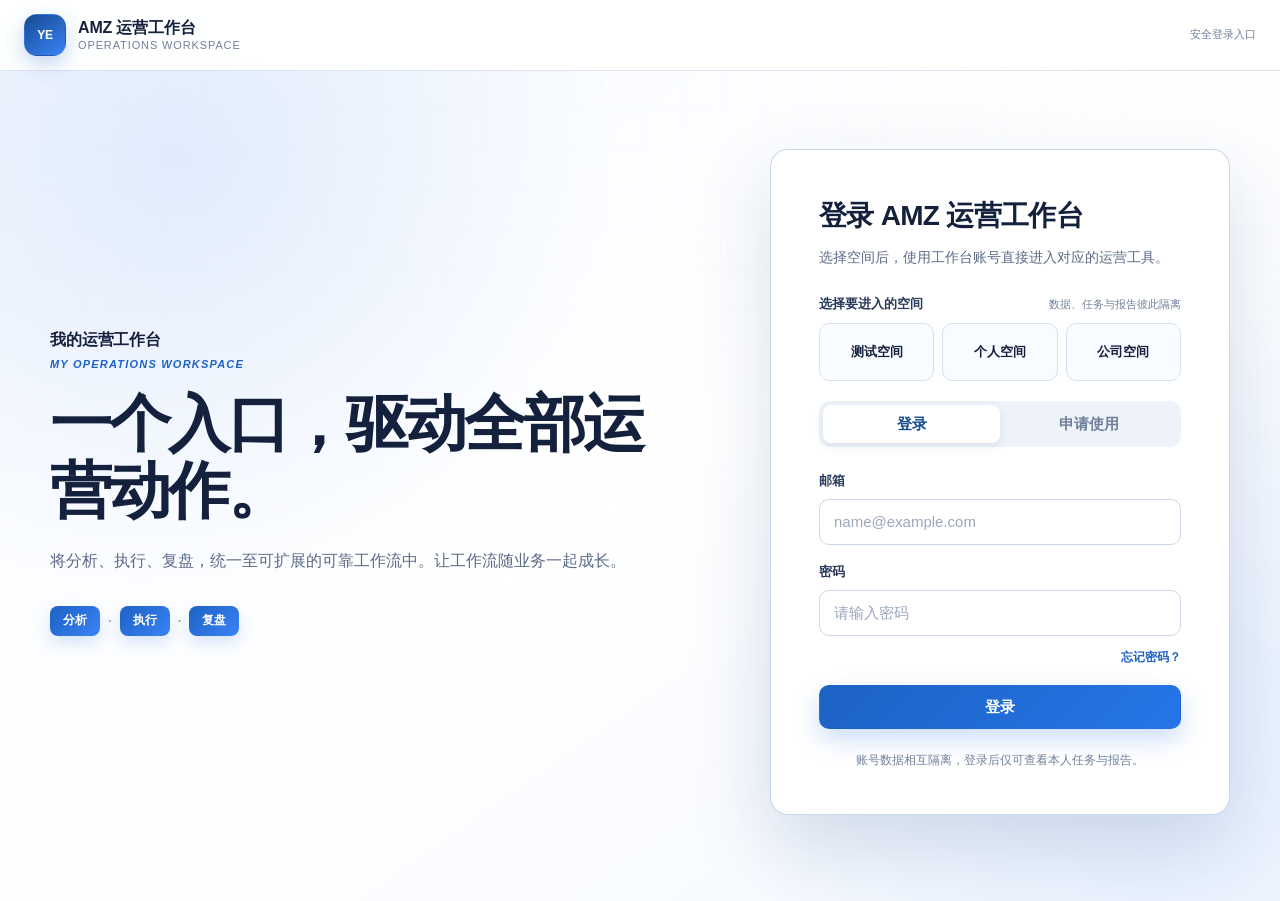
==== admin/index.html @ 0300926c "Add access request approval flow" ====
<!doctype html>
<html lang="zh-CN">
<head>
  <meta charset="utf-8">
  <meta name="viewport" content="width=device-width, initial-scale=1">
  <meta name="description" content="AMZ 运营工作台使用申请审批">
  <meta name="theme-color" content="#ffffff">
  <title>申请审批｜AMZ 运营工作台</title>
  <link rel="stylesheet" href="../assets/css/app.css?v=20260828-1">
  <script defer src="../assets/vendor/supabase.js"></script>
  <script defer src="../assets/js/config.js?v=20260827-9"></script>
  <script defer src="../assets/js/core.js?v=20260828-1"></script>
  <script defer src="../assets/js/app.js?v=20260827-2"></script>
  <script defer src="../assets/js/api.js?v=20260828-1"></script>
  <script defer src="../assets/js/admin.js?v=20260828-1"></script>
</head>
<body>
  <header class="topbar">
    <div class="topbar__inner">
      <a class="app-brand" href="../" aria-label="返回 AMZ 运营工作台">
        <span class="logo-mark logo-mark--solid" aria-hidden="true"><span class="logo-mark__text">YE</span></span>
        <span class="app-brand__text"><strong>AMZ 运营工作台</strong><span>申请审批</span></span>
      </a>
      <div class="topbar__actions">
        <a class="btn btn--ghost" id="back-to-tool" href="../">返回工具页</a>
        <span class="user-pill" id="admin-email">正在核对管理员身份…</span>
        <button class="btn btn--ghost" type="button" data-sign-out>退出登录</button>
      </div>
    </div>
  </header>

  <main class="page-main">
    <div class="page-heading">
      <div>
        <p class="eyebrow">AMZ OPERATIONS · ACCESS CONTROL</p>
        <h1>申请审批</h1>
        <p>仅唯一管理员可查看申请；批准后系统会立即向申请邮箱发送 Supabase 邀请。</p>
      </div>
      <button class="btn btn--secondary" id="refresh-requests" type="button">刷新申请</button>
    </div>

    <div id="approval-message" class="message" hidden aria-live="polite"></div>

    <section class="card table-card approval-card" aria-labelledby="approval-list-title">
      <div class="card__header">
        <div>
          <h2 class="card__title" id="approval-list-title">使用申请</h2>
          <p class="card__subtitle" id="approval-count">最近 0 条</p>
        </div>
        <span class="refresh-note">最多显示最近 100 条</span>
      </div>
      <div class="table-loading" id="approval-loading"><div class="spinner"></div>正在加载申请…</div>
      <div class="table-empty" id="approval-empty" hidden>
        <span class="empty-icon" aria-hidden="true">✓</span>
        <p>当前没有使用申请。</p>
      </div>
      <div class="table-scroll">
        <table class="data-table approval-table" id="approval-table" hidden>
          <caption class="sr-only">工作台使用申请审批列表</caption>
          <colgroup><col style="width: 330px"><col style="width: 210px"><col style="width: 150px"><col style="width: 330px"></colgroup>
          <thead><tr><th scope="col">申请邮箱</th><th scope="col">申请时间</th><th scope="col">状态</th><th scope="col">操作</th></tr></thead>
          <tbody id="approval-body"></tbody>
        </table>
      </div>
    </section>
  </main>
  <footer class="page-footer">AMZ 运营工作台 · 申请记录仅服务器和唯一管理员可见</footer>
</body>
</html>
---- assets/css/app.css ----
:root {
  color-scheme: light;
  --blue-950: #102a56;
  --blue-900: #12366d;
  --blue-800: #174b92;
  --blue-700: #1d62c4;
  --blue-600: #2675e8;
  --blue-500: #3b82f6;
  --blue-100: #dcecff;
  --blue-50: #f3f8ff;
  --ink-950: #14213d;
  --ink-800: #293a5a;
  --ink-600: #5c6b86;
  --ink-500: #71809a;
  --line: #dce4ef;
  --line-strong: #cbd7e7;
  --surface: #ffffff;
  --surface-soft: #f7f9fc;
  --green: #16805c;
  --green-bg: #e9f8f2;
  --orange: #b65e05;
  --orange-bg: #fff2df;
  --red: #c23b3b;
  --red-bg: #ffeded;
  --gray-action: #677487;
  --gray-action-bg: #eef1f5;
  --shadow-lg: 0 30px 80px rgba(24, 64, 121, 0.16);
  --shadow-md: 0 14px 40px rgba(25, 60, 112, 0.09);
  --radius-xl: 24px;
  --radius-lg: 16px;
  --radius-md: 12px;
  --font-sans: Inter, "SF Pro Display", "PingFang SC", "Microsoft YaHei", "Noto Sans SC", sans-serif;
}

* {
  box-sizing: border-box;
}

html {
  min-width: 320px;
  background: var(--surface-soft);
}

body {
  min-height: 100vh;
  margin: 0;
  color: var(--ink-950);
  background: var(--surface-soft);
  font-family: var(--font-sans);
  font-size: 15px;
  line-height: 1.55;
  -webkit-font-smoothing: antialiased;
}

button,
input,
select {
  font: inherit;
}

button,
a,
input,
label {
  -webkit-tap-highlight-color: transparent;
}

a {
  color: var(--blue-700);
  text-decoration: none;
}

a:hover {
  color: var(--blue-800);
}

[hidden] {
  display: none !important;
}

.sr-only {
  position: absolute;
  width: 1px;
  height: 1px;
  padding: 0;
  margin: -1px;
  overflow: hidden;
  clip: rect(0, 0, 0, 0);
  white-space: nowrap;
  border: 0;
}

.logo-mark {
  display: inline-grid;
  width: 42px;
  height: 42px;
  flex: 0 0 auto;
  place-items: center;
  border: 1px solid rgba(255, 255, 255, 0.32);
  border-radius: 13px;
  color: #fff;
  background: rgba(255, 255, 255, 0.13);
  box-shadow: inset 0 1px 0 rgba(255, 255, 255, 0.2);
}

.logo-mark--solid {
  border-color: transparent;
  background: linear-gradient(145deg, var(--blue-800), var(--blue-500));
  box-shadow: 0 8px 20px rgba(29, 98, 196, 0.25);
}

.logo-mark svg,
.logo-mark__text {
  width: 23px;
  height: 23px;
}

.logo-mark__text {
  display: grid;
  place-items: center;
  font-size: 12px;
  font-weight: 800;
  letter-spacing: -0.02em;
  line-height: 1;
}

.btn {
  display: inline-flex;
  min-height: 44px;
  align-items: center;
  justify-content: center;
  gap: 8px;
  padding: 0 18px;
  border: 1px solid transparent;
  border-radius: 10px;
  font-weight: 650;
  line-height: 1;
  cursor: pointer;
  transition: transform 160ms ease, box-shadow 160ms ease, background-color 160ms ease, border-color 160ms ease;
}

.btn:hover:not(:disabled) {
  transform: translateY(-1px);
}

.btn:active:not(:disabled) {
  opacity: 1;
  transform: translateY(0);
}

.btn:focus-visible,
.field-control:focus-visible,
.tab-button:focus-visible,
.file-drop:focus-within {
  outline: 3px solid rgba(59, 130, 246, 0.22);
  outline-offset: 2px;
}

.btn:disabled {
  opacity: 0.58;
  cursor: not-allowed;
}

.btn--primary {
  color: #fff;
  background: linear-gradient(135deg, var(--blue-700), var(--blue-600));
  box-shadow: 0 10px 24px rgba(38, 117, 232, 0.24);
}

.btn--primary:hover:not(:disabled) {
  box-shadow: 0 13px 28px rgba(38, 117, 232, 0.3);
}

.btn--secondary {
  color: var(--ink-800);
  border-color: var(--line-strong);
  background: #fff;
}

.btn--secondary:hover:not(:disabled) {
  border-color: #abc4e6;
  background: var(--blue-50);
}

.btn--ghost {
  color: var(--ink-600);
  border-color: transparent;
  background: transparent;
}

.btn--ghost:hover:not(:disabled) {
  color: var(--blue-800);
  background: var(--blue-50);
}

.btn--full {
  width: 100%;
}

.btn--compact {
  min-height: 36px;
  padding: 0 12px;
  font-size: 12px;
}

.btn svg {
  width: 18px;
  height: 18px;
}

.field {
  display: grid;
  gap: 8px;
}

.field-label {
  color: var(--ink-800);
  font-size: 13px;
  font-weight: 700;
}

.field-control {
  width: 100%;
  height: 46px;
  padding: 0 14px;
  color: var(--ink-950);
  border: 1px solid var(--line-strong);
  border-radius: 10px;
  outline: none;
  background: #fff;
  transition: border-color 160ms ease, box-shadow 160ms ease;
}

.field-control:hover {
  border-color: #a9bbd4;
}

.field-control:focus {
  border-color: var(--blue-500);
  box-shadow: 0 0 0 4px rgba(59, 130, 246, 0.11);
}

.field-control::placeholder {
  color: #9ba8bb;
}

.field-hint {
  margin: 0;
  color: var(--ink-500);
  font-size: 12px;
}

.honeypot-field {
  position: absolute;
  left: -10000px;
  width: 1px;
  height: 1px;
  overflow: hidden;
}

.message {
  padding: 11px 13px;
  border: 1px solid transparent;
  border-radius: 10px;
  font-size: 13px;
}

.message--error {
  color: #a52f2f;
  border-color: #f4c7c7;
  background: #fff2f2;
}

.message--success {
  color: #096348;
  border-color: #bce6d7;
  background: #effaf6;
}

.message--info {
  color: #24528a;
  border-color: #c7dcf5;
  background: #f2f8ff;
}

/* Login */
.auth-page {
  min-height: 100vh;
  background:
    radial-gradient(circle at 14% 18%, rgba(61, 129, 234, 0.13), transparent 33%),
    radial-gradient(circle at 88% 78%, rgba(98, 161, 244, 0.11), transparent 31%),
    linear-gradient(145deg, #f7faff 0%, #fff 52%, #f2f7ff 100%);
}

.auth-page::before {
  position: fixed;
  inset: 70px 0 0;
  pointer-events: none;
  content: "";
  opacity: 0.24;
  background-image: linear-gradient(rgba(43, 101, 185, 0.055) 1px, transparent 1px), linear-gradient(90deg, rgba(43, 101, 185, 0.055) 1px, transparent 1px);
  background-size: 40px 40px;
  mask-image: linear-gradient(to bottom, #000, transparent 76%);
}

.workbench-topbar {
  position: relative;
  z-index: 10;
  border-bottom: 1px solid var(--line);
  background: rgba(255, 255, 255, 0.94);
  backdrop-filter: blur(16px);
}

.workbench-topbar__inner {
  display: flex;
  width: min(1280px, calc(100% - 48px));
  min-height: 70px;
  align-items: center;
  justify-content: space-between;
  gap: 18px;
  margin: 0 auto;
}

.workbench-brand {
  display: flex;
  align-items: center;
  gap: 12px;
  color: var(--ink-950);
}

.workbench-brand__text {
  display: grid;
  line-height: 1.2;
}

.workbench-brand__text strong {
  font-size: 16px;
  letter-spacing: -0.01em;
}

.workbench-brand__text span,
.workbench-topbar__meta {
  color: var(--ink-500);
  font-size: 11px;
}

.workbench-brand__text span {
  margin-top: 2px;
  letter-spacing: 0.08em;
  text-transform: uppercase;
}

.auth-shell {
  position: relative;
  z-index: 1;
  display: grid;
  width: min(1180px, calc(100% - 48px));
  min-height: calc(100vh - 70px);
  grid-template-columns: minmax(0, 1.15fr) minmax(390px, 0.85fr);
  align-items: center;
  gap: clamp(46px, 7vw, 92px);
  margin: 0 auto;
  padding: 48px 0 56px;
}

.auth-brand {
  position: relative;
  display: flex;
  min-height: auto;
  flex-direction: column;
  justify-content: center;
  padding: 24px 0;
  color: var(--ink-950);
  background: transparent;
}

.auth-brand::before,
.auth-brand::after {
  display: none;
}

.auth-brand__logo,
.app-brand {
  display: flex;
  align-items: center;
  gap: 13px;
}

.auth-brand__logo-text,
.app-brand__text {
  display: grid;
  line-height: 1.2;
}

.auth-brand__logo-text strong {
  font-size: 17px;
  letter-spacing: 0.02em;
}

.auth-brand__logo-text span {
  margin-top: 3px;
  color: var(--ink-500);
  font-size: 11px;
  letter-spacing: 0.12em;
  text-transform: uppercase;
}

.auth-brand__content {
  position: relative;
  z-index: 1;
  max-width: 660px;
  margin: 0;
}

.auth-brand__eyebrow {
  display: grid;
  justify-items: start;
  gap: 3px;
  margin: 0 0 18px;
}

.auth-brand__eyebrow::before {
  display: none;
}

.auth-brand__eyebrow strong {
  color: var(--ink-950);
  font-size: 16px;
  font-weight: 800;
  letter-spacing: -0.01em;
}

.auth-brand__eyebrow em {
  color: var(--blue-700);
  font-size: 11px;
  font-weight: 750;
  font-style: italic;
  letter-spacing: 0.11em;
}

.auth-brand h1 {
  max-width: 650px;
  margin: 0;
  font-size: clamp(42px, 5vw, 62px);
  font-weight: 700;
  line-height: 1.08;
  letter-spacing: -0.045em;
}

.auth-brand__lead {
  max-width: 590px;
  margin: 22px 0 0;
  color: var(--ink-600);
  font-size: 16px;
  line-height: 1.8;
}

.workspace-capabilities {
  display: flex;
  align-items: center;
  gap: 8px;
  margin-top: 30px;
}

.workspace-capabilities span {
  display: inline-flex;
  min-height: 30px;
  align-items: center;
  justify-content: center;
  padding: 0 13px;
  color: #fff;
  border-radius: 8px;
  background: linear-gradient(135deg, var(--blue-700), var(--blue-500));
  box-shadow: 0 7px 17px rgba(38, 117, 232, 0.19);
  font-size: 12px;
  font-weight: 750;
}

.workspace-capabilities b {
  color: #92a4bc;
  font-size: 13px;
  font-weight: 800;
}

.auth-panel {
  display: flex;
  width: 100%;
  max-width: 460px;
  align-items: center;
  justify-self: end;
  padding: 44px 48px;
  border: 1px solid rgba(195, 211, 234, 0.88);
  border-radius: 18px;
  background: #fff;
  box-shadow: var(--shadow-lg);
}

.auth-panel__inner {
  width: 100%;
}

.auth-panel h2 {
  margin: 0;
  color: var(--ink-950);
  font-size: 28px;
  letter-spacing: -0.025em;
}

.auth-panel__intro {
  margin: 9px 0 25px;
  color: var(--ink-600);
  font-size: 14px;
}

.auth-workspace-picker {
  margin: 0 0 20px;
}

.auth-workspace-picker__heading {
  display: flex;
  align-items: baseline;
  justify-content: space-between;
  gap: 12px;
  margin-bottom: 9px;
}

.auth-workspace-picker__heading strong {
  color: var(--ink-800);
  font-size: 13px;
}

.auth-workspace-picker__heading span {
  color: var(--ink-500);
  font-size: 11px;
}

.auth-workspace-options {
  display: grid;
  grid-template-columns: repeat(3, 1fr);
  gap: 8px;
}

.auth-workspace-option {
  display: grid;
  min-height: 58px;
  min-width: 0;
  place-items: center;
  padding: 11px 8px;
  border: 1px solid #d6e1f0;
  border-radius: 10px;
  color: var(--ink-700);
  background: #f8fbff;
  text-align: center;
  cursor: pointer;
  transition: border-color .16s ease, background .16s ease, box-shadow .16s ease, transform .16s ease;
}

.auth-workspace-option strong,
.auth-workspace-option span {
  display: block;
  overflow: hidden;
  text-overflow: ellipsis;
  white-space: nowrap;
}

.auth-workspace-option strong {
  color: inherit;
  font-size: 13px;
}

.auth-workspace-option span {
  margin-top: 4px;
  color: var(--ink-500);
  font-size: 10px;
}

.auth-workspace-option:hover {
  border-color: #9bbbea;
  background: #f2f7ff;
  transform: translateY(-1px);
}

.auth-workspace-option.is-selected {
  border-color: var(--blue-600);
  color: var(--blue-800);
  background: #eaf2ff;
  box-shadow: 0 0 0 3px rgba(37, 99, 235, .1);
}

.auth-workspace-option.is-selected span {
  color: var(--blue-700);
}

.auth-workspace-option:focus-visible {
  outline: 3px solid rgba(37, 99, 235, .2);
  outline-offset: 2px;
}

.auth-tabs {
  display: grid;
  grid-template-columns: 1fr 1fr;
  padding: 4px;
  margin-bottom: 24px;
  border: 0;
  border-radius: 11px;
  background: #eef3fa;
}

.tab-button {
  height: 38px;
  border: 0;
  border-radius: 8px;
  color: var(--ink-500);
  background: transparent;
  font-weight: 700;
  cursor: pointer;
}

.tab-button[aria-selected="true"] {
  color: var(--blue-800);
  background: #fff;
  box-shadow: 0 3px 10px rgba(35, 65, 109, 0.1);
}

.auth-form {
  display: grid;
  gap: 17px;
}

.auth-form-options {
  display: flex;
  min-height: 22px;
  align-items: center;
  justify-content: flex-end;
  margin-top: -7px;
}

.auth-link-button {
  padding: 0;
  color: var(--blue-700);
  border: 0;
  background: transparent;
  font-size: 12px;
  font-weight: 700;
  cursor: pointer;
}

.auth-link-button:focus-visible {
  outline: 3px solid rgba(59, 130, 246, 0.2);
  outline-offset: 3px;
  border-radius: 4px;
}

.auth-secondary-action {
  display: flex;
  justify-content: center;
  margin-top: -3px;
}

.auth-meta {
  margin: 22px 0 0;
  color: var(--ink-500);
  font-size: 12px;
  text-align: center;
}

.auth-status {
  min-height: 44px;
}

.auth-session-entry {
  display: grid;
  gap: 14px;
}

.auth-session-entry p {
  margin: 0;
  color: var(--ink-600);
  font-size: 13px;
}

.auth-session-entry p strong {
  color: var(--ink-800);
}

.auth-session-entry .auth-link-button {
  justify-self: center;
}

/* Shared app shell */
.topbar {
  position: sticky;
  z-index: 20;
  top: 0;
  border-bottom: 1px solid var(--line);
  background: rgba(255, 255, 255, 0.94);
  backdrop-filter: blur(16px);
}

.topbar__inner {
  display: flex;
  width: min(1280px, calc(100% - 48px));
  min-height: 70px;
  align-items: center;
  justify-content: space-between;
  gap: 18px;
  margin: 0 auto;
}

.app-brand__text strong {
  font-size: 15px;
}

.app-brand__text span {
  margin-top: 2px;
  color: var(--ink-500);
  font-size: 11px;
}

.topbar__actions {
  display: flex;
  align-items: center;
  gap: 10px;
}

.user-pill {
  max-width: 260px;
  padding: 7px 11px;
  overflow: hidden;
  color: var(--ink-600);
  border: 1px solid var(--line);
  border-radius: 999px;
  background: var(--surface-soft);
  font-size: 12px;
  text-overflow: ellipsis;
  white-space: nowrap;
}

.page-main {
  width: min(1280px, calc(100% - 48px));
  margin: 0 auto;
  padding: 38px 0 56px;
}

.page-heading {
  display: flex;
  align-items: end;
  justify-content: space-between;
  gap: 18px;
  margin-bottom: 24px;
}

.page-heading h1 {
  margin: 0;
  font-size: 28px;
  line-height: 1.25;
  letter-spacing: -0.025em;
}

.page-heading p {
  margin: 7px 0 0;
  color: var(--ink-600);
  font-size: 14px;
}

.eyebrow {
  margin: 0 0 7px;
  color: var(--blue-700);
  font-size: 11px;
  font-weight: 800;
  letter-spacing: 0.12em;
  text-transform: uppercase;
}

.card {
  border: 1px solid var(--line);
  border-radius: var(--radius-lg);
  background: #fff;
  box-shadow: var(--shadow-md);
}

.card__header {
  display: flex;
  align-items: center;
  justify-content: space-between;
  gap: 16px;
  padding: 20px 22px;
  border-bottom: 1px solid var(--line);
}

.card__title {
  margin: 0;
  font-size: 16px;
}

.card__subtitle {
  margin: 3px 0 0;
  color: var(--ink-500);
  font-size: 12px;
}

.submit-card {
  margin-bottom: 24px;
  overflow: hidden;
}

.submit-card__accent {
  height: 4px;
  background: linear-gradient(90deg, var(--blue-700), #5a9cf3 62%, #b8d8ff);
}

.submit-card .card__header {
  color: var(--ink-950);
  border-bottom-color: var(--line);
  background: #fff;
}

.submit-card .card__subtitle {
  color: var(--ink-500);
}

.submit-form {
  display: grid;
  grid-template-columns: minmax(200px, 0.72fr) minmax(440px, 1.55fr) auto;
  align-items: start;
  gap: 20px;
  padding: 24px;
}

.report-field {
  min-width: 0;
}

.report-period {
  display: grid;
  grid-template-columns: repeat(2, minmax(0, 1fr));
  gap: 12px;
}

.date-field {
  display: grid;
  gap: 6px;
}

.date-field > span {
  color: var(--ink-600);
  font-size: 11px;
  font-weight: 700;
}

.field-control--date {
  min-width: 0;
  color-scheme: light;
}

.file-drop {
  position: relative;
  display: flex;
  min-height: 82px;
  align-items: center;
  gap: 14px;
  padding: 14px 16px;
  border: 1px dashed #b6c9e3;
  border-radius: 12px;
  background: var(--blue-50);
  cursor: pointer;
}

.file-drop:hover {
  border-color: var(--blue-500);
  background: #edf6ff;
}

.file-drop__icon {
  display: grid;
  width: 42px;
  height: 42px;
  flex: 0 0 auto;
  place-items: center;
  border: 0;
  border-radius: 11px;
  color: var(--blue-700);
  background: #fff;
  box-shadow: 0 5px 16px rgba(29, 98, 196, 0.1);
}

.file-drop__icon svg {
  width: 20px;
  height: 20px;
}

.file-drop__text {
  min-width: 0;
}

.file-drop__text strong,
.file-drop__text span {
  display: block;
  overflow: hidden;
  text-overflow: ellipsis;
  white-space: nowrap;
}

.file-drop__text strong {
  color: var(--ink-800);
  font-size: 13px;
}

.file-drop__text span {
  margin-top: 3px;
  color: var(--ink-500);
  font-size: 11px;
}

.file-drop input {
  position: absolute;
  width: 1px;
  height: 1px;
  opacity: 0;
}

.submit-action {
  display: grid;
  gap: 8px;
  padding-top: 29px;
}

.submit-action .btn {
  min-height: 46px;
  min-width: 160px;
  padding-inline: 18px;
  white-space: nowrap;
}

.submit-feedback {
  padding: 0 24px 24px;
}

.table-card {
  overflow: hidden;
}

.table-actions {
  display: flex;
  align-items: center;
  gap: 10px;
}

.refresh-note {
  color: var(--ink-500);
  font-size: 11px;
}

.table-scroll {
  overflow-x: auto;
  overscroll-behavior-x: contain;
}

.data-table {
  width: 100%;
  min-width: 1140px;
  border-collapse: collapse;
  table-layout: fixed;
}

.data-table th,
.data-table td {
  padding: 14px 16px;
  border-bottom: 1px solid #e9eef5;
  vertical-align: middle;
  text-align: left;
}

.data-table th {
  color: var(--ink-500);
  background: #fafbfd;
  font-size: 11px;
  font-weight: 800;
  letter-spacing: 0.04em;
  text-transform: uppercase;
}

.data-table td {
  color: var(--ink-800);
  font-size: 13px;
}

.data-table tbody tr:hover {
  background: #fbfdff;
}

.data-table tbody tr:last-child td {
  border-bottom: 0;
}

.task-id {
  display: block;
  overflow: hidden;
  color: var(--ink-500);
  font-family: ui-monospace, "SFMono-Regular", Consolas, monospace;
  font-size: 11px;
  text-overflow: ellipsis;
  white-space: nowrap;
}

.asin-value {
  color: var(--ink-950);
  font-family: ui-monospace, "SFMono-Regular", Consolas, monospace;
  font-weight: 750;
  letter-spacing: 0.02em;
}

.report-date-value {
  color: var(--ink-800);
  font-variant-numeric: tabular-nums;
  white-space: nowrap;
}

.status-badge,
.strategy-badge {
  display: inline-flex;
  align-items: center;
  gap: 6px;
  min-height: 27px;
  padding: 4px 9px;
  border-radius: 999px;
  font-size: 12px;
  font-weight: 750;
  white-space: nowrap;
}

.status-badge::before {
  width: 6px;
  height: 6px;
  content: "";
  border-radius: 50%;
  background: currentColor;
}

.status--pending {
  color: #7d5a0b;
  background: #fff7dc;
}

.status--working {
  color: var(--blue-700);
  background: #eaf3ff;
}

.status--completed {
  color: var(--green);
  background: var(--green-bg);
}

.status--failed {
  color: var(--red);
  background: var(--red-bg);
}

.status--rejected {
  color: var(--gray-action);
  background: var(--gray-action-bg);
}

.approval-card {
  margin-top: 18px;
}

.approval-table {
  min-width: 1020px;
}

.approval-email {
  overflow-wrap: anywhere;
  color: var(--ink-950);
  font-weight: 700;
}

.approval-actions {
  display: flex;
  flex-wrap: wrap;
  gap: 8px;
}

.failure-text {
  display: -webkit-box;
  overflow: hidden;
  color: var(--red);
  font-size: 12px;
  -webkit-box-orient: vertical;
  -webkit-line-clamp: 2;
}

.table-empty,
.table-loading {
  padding: 54px 22px;
  color: var(--ink-500);
  text-align: center;
}

.empty-icon {
  display: grid;
  width: 46px;
  height: 46px;
  margin: 0 auto 12px;
  place-items: center;
  border-radius: 50%;
  color: var(--blue-700);
  background: var(--blue-50);
}

.empty-icon svg {
  width: 22px;
  height: 22px;
}

.mini-link {
  display: inline-flex;
  min-height: 32px;
  align-items: center;
  justify-content: center;
  padding: 0 11px;
  border: 1px solid #bed2ec;
  border-radius: 8px;
  color: var(--blue-700);
  background: #fff;
  font-size: 12px;
  font-weight: 700;
}

.mini-link:hover {
  color: var(--blue-800);
  background: var(--blue-50);
}

/* Report */
.report-heading {
  align-items: center;
}

.report-meta {
  display: flex;
  flex-wrap: wrap;
  gap: 9px;
  margin-top: 13px;
}

.meta-chip {
  display: inline-flex;
  align-items: center;
  gap: 6px;
  padding: 6px 9px;
  color: var(--ink-600);
  border: 1px solid var(--line);
  border-radius: 8px;
  background: #fff;
  font-size: 11px;
}

.report-card {
  position: relative;
  min-height: 520px;
  overflow: hidden;
}

.report-card__toolbar {
  display: flex;
  min-height: 48px;
  align-items: center;
  justify-content: space-between;
  gap: 12px;
  padding: 0 18px;
  border-bottom: 1px solid var(--line);
  background: #fbfcfe;
}

.report-card__toolbar span {
  color: var(--ink-500);
  font-size: 11px;
}

.strategy-legend {
  display: flex;
  flex-wrap: wrap;
  gap: 6px;
}

.strategy-badge {
  min-height: 24px;
  padding: 3px 8px;
  font-size: 10px;
}

.strategy-badge.strategy--action {
  color: #155bbb;
  background: #e7f1ff;
}

.strategy-badge.strategy--maintain {
  color: #08734f;
  background: #e7f8f0;
}

.strategy-badge.strategy--cautious {
  color: var(--red);
  background: var(--red-bg);
}

.strategy-badge.strategy--optimize {
  color: var(--orange);
  background: var(--orange-bg);
}

.strategy-badge.strategy--stop {
  color: var(--gray-action);
  background: var(--gray-action-bg);
}

.report-frame {
  display: block;
  width: 100%;
  height: min(74vh, 980px);
  min-height: 520px;
  border: 0;
  background: #fff;
}

.report-state {
  display: grid;
  min-height: 520px;
  place-items: center;
  padding: 40px;
  text-align: center;
}

.report-state__inner {
  max-width: 470px;
}

.report-state__icon {
  display: grid;
  width: 58px;
  height: 58px;
  margin: 0 auto 16px;
  place-items: center;
  border-radius: 16px;
  color: var(--blue-700);
  background: var(--blue-50);
}

.report-state__icon svg {
  width: 28px;
  height: 28px;
}

.report-state h2 {
  margin: 0;
  font-size: 19px;
}

.report-state p {
  margin: 8px 0 18px;
  color: var(--ink-600);
  font-size: 13px;
}

.spinner {
  width: 27px;
  height: 27px;
  margin: 0 auto 16px;
  border: 3px solid #d8e7fa;
  border-top-color: var(--blue-600);
  border-radius: 50%;
  animation: spin 800ms linear infinite;
}

@keyframes spin {
  to { transform: rotate(360deg); }
}

.page-footer {
  padding: 18px 0 30px;
  color: var(--ink-500);
  font-size: 11px;
  text-align: center;
}

.workspace-page {
  padding-bottom: 18px;
}

.workspace-grid {
  display: grid;
  grid-template-columns: repeat(auto-fit, minmax(280px, 1fr));
  gap: 16px;
  min-height: 116px;
  margin-bottom: 20px;
}

.workspace-card,
.workspace-empty {
  display: flex;
  min-height: 208px;
  flex-direction: column;
  align-items: flex-start;
  padding: 24px;
  border: 1px solid var(--blue-100);
  border-radius: 16px;
  background: #fff;
  box-shadow: var(--shadow-card);
}

.workspace-card h2,
.workspace-empty strong {
  margin: 0;
  color: var(--ink-900);
  font-size: 20px;
}

.workspace-card p,
.workspace-empty span {
  margin: 10px 0 16px;
  color: var(--ink-600);
  font-size: 13px;
  line-height: 1.7;
}

.workspace-card__capabilities {
  margin-top: auto;
  margin-bottom: 16px;
  color: var(--blue-700);
  font-size: 12px;
  font-weight: 700;
}

.workspace-empty {
  justify-content: center;
  grid-column: 1 / -1;
  min-height: 116px;
  border-style: dashed;
  box-shadow: none;
}

.workspace-create {
  max-width: 680px;
}

.workspace-create__form {
  display: grid;
  grid-template-columns: minmax(0, 1fr) auto;
  gap: 14px;
  align-items: end;
  padding: 0 24px 24px;
}

.workspace-create__message {
  padding: 0 24px 24px;
}

@media (max-width: 920px) {
  .workbench-topbar__inner {
    width: min(100% - 40px, 1280px);
  }

  .auth-shell {
    grid-template-columns: 1fr;
    gap: 32px;
    padding: 42px 0 54px;
  }

  .auth-brand {
    min-height: auto;
    padding: 0;
  }

  .auth-brand__content {
    max-width: 720px;
    margin: 0;
  }

  .auth-brand h1 {
    max-width: 680px;
    font-size: 46px;
  }

  .auth-panel {
    max-width: 620px;
    justify-self: start;
    padding: 44px 36px 48px;
  }

  .submit-form {
    grid-template-columns: 1fr 1.25fr;
  }

  .submit-action {
    grid-column: 1 / -1;
    padding-top: 0;
  }
}

@media (max-width: 680px) {
  .auth-page {
    display: block;
    background:
      radial-gradient(circle at 18% 12%, rgba(61, 129, 234, 0.12), transparent 31%),
      linear-gradient(160deg, #f7faff, #fff 58%, #f3f8ff);
  }

  .workbench-topbar__inner {
    width: min(100% - 28px, 1280px);
    min-height: 64px;
  }

  .workbench-brand__text span {
    display: none;
  }

  .workbench-topbar__meta {
    font-size: 10px;
  }

  .auth-shell {
    width: min(100% - 36px, 1180px);
    min-height: auto;
    gap: 26px;
    padding: 34px 0 44px;
  }

  .auth-brand {
    padding: 0;
  }

  .auth-brand__content {
    margin: 0;
  }

  .auth-brand h1 {
    font-size: 38px;
  }

  .auth-brand__lead {
    margin-top: 15px;
    font-size: 14px;
  }

  .workspace-capabilities {
    gap: 7px;
    margin-top: 24px;
  }

  .workspace-capabilities span {
    min-height: 28px;
    padding: 0 11px;
  }

  .auth-panel {
    max-width: none;
    padding: 34px 24px 38px;
    border-radius: 16px;
  }

  .topbar__inner,
  .page-main {
    width: min(100% - 28px, 1280px);
  }

  .topbar__inner {
    min-height: 64px;
  }

  .app-brand__text span,
  .user-pill {
    display: none;
  }

  .topbar__actions {
    gap: 2px;
  }

  .page-main {
    padding-top: 26px;
  }

  .page-heading,
  .report-heading {
    align-items: flex-start;
    flex-direction: column;
  }

  .page-heading h1 {
    font-size: 24px;
  }

  .submit-form {
    grid-template-columns: 1fr;
    padding: 20px;
  }

  .submit-action {
    grid-column: auto;
  }

  .report-period {
    grid-template-columns: 1fr;
  }

  .submit-feedback {
    padding: 0 20px 20px;
  }

  .card__header {
    align-items: flex-start;
    padding: 18px;
  }

  .refresh-note {
    display: none;
  }

  .report-card__toolbar {
    align-items: flex-start;
    flex-direction: column;
    padding-block: 12px;
  }

  .strategy-legend {
    overflow-x: auto;
    max-width: 100%;
    flex-wrap: nowrap;
    padding-bottom: 2px;
  }

  .workspace-create__form {
    grid-template-columns: 1fr;
    padding: 0 20px 20px;
  }

  .workspace-create__message {
    padding: 0 20px 20px;
  }
}

@media (prefers-reduced-motion: reduce) {
  *,
  *::before,
  *::after {
    scroll-behavior: auto !important;
    animation-duration: 0.01ms !important;
    animation-iteration-count: 1 !important;
    transition-duration: 0.01ms !important;
  }
}
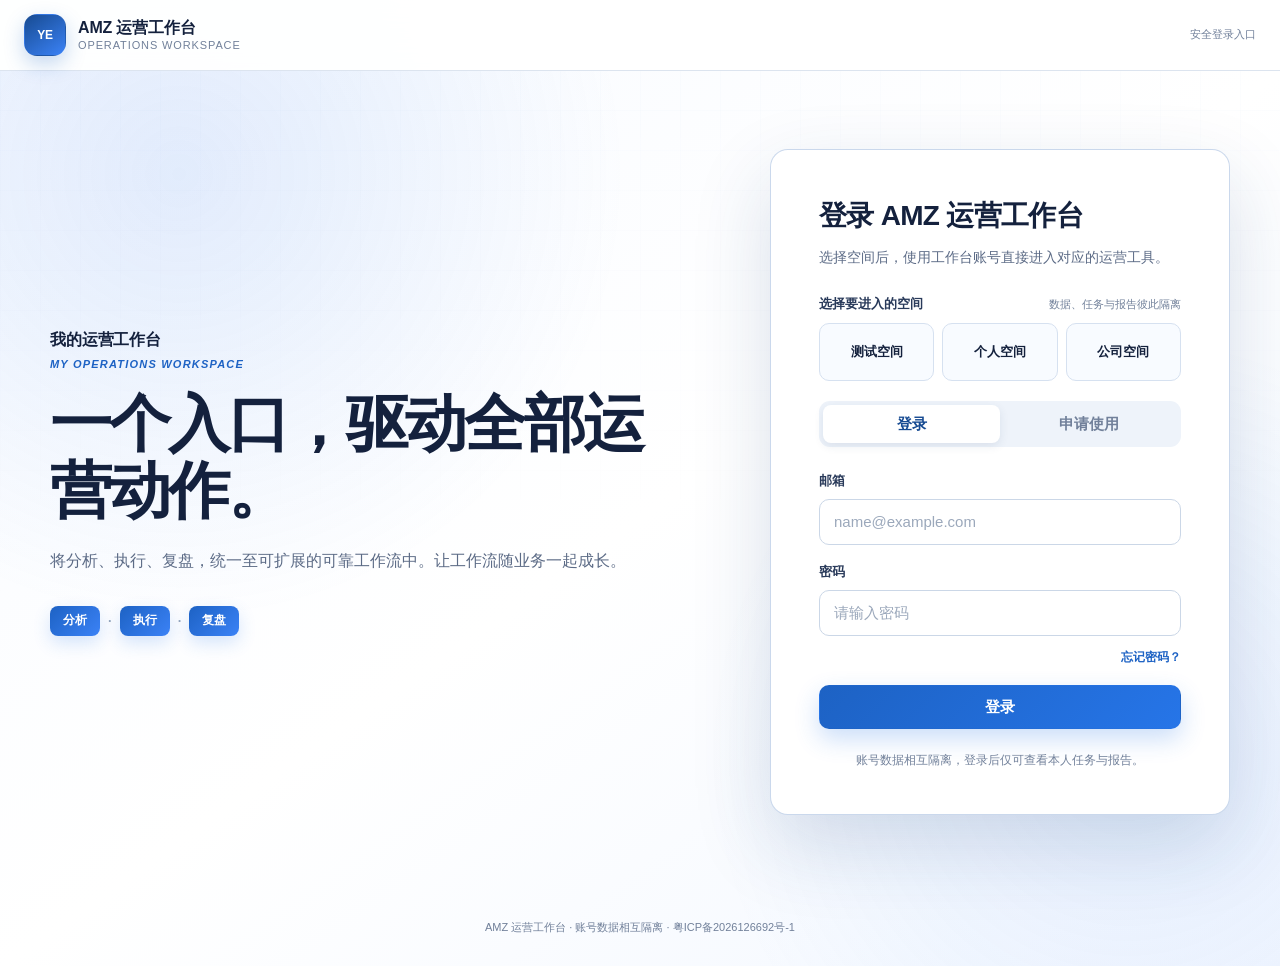
==== commit 1d1fc5b8: "feat: publish VOC workflow updates" ====
--- a/admin/index.html
+++ b/admin/index.html
@@ -64,6 +64,6 @@
       </div>
     </section>
   </main>
-  <footer class="page-footer">AMZ 运营工作台 · 申请记录仅服务器和唯一管理员可见</footer>
+  <footer class="page-footer"><span>AMZ 运营工作台 · 申请记录仅服务器和唯一管理员可见</span><span aria-hidden="true"> · </span><a class="page-footer__filing" href="https://beian.miit.gov.cn/" target="_blank" rel="noopener noreferrer">粤ICP备2026126692号-1</a></footer>
 </body>
 </html>
--- a/assets/css/app.css
+++ b/assets/css/app.css
@@ -827,6 +827,119 @@
   padding: 24px;
 }
 
+.product-inputs {
+  display: grid;
+  min-width: 0;
+  gap: 16px;
+}
+
+.field-label-row {
+  display: flex;
+  align-items: baseline;
+  justify-content: space-between;
+  gap: 10px;
+}
+
+.competitor-count {
+  flex: 0 0 auto;
+  color: var(--ink-500);
+  font-size: 11px;
+  font-weight: 700;
+}
+
+.competitor-count.is-invalid {
+  color: var(--red-600, #c83232);
+}
+
+.asin-builder {
+  display: grid;
+  gap: 9px;
+  min-width: 0;
+}
+
+.asin-rows {
+  display: grid;
+  gap: 8px;
+}
+
+.asin-row {
+  display: grid;
+  grid-template-columns: 62px minmax(0, 1fr) 70px;
+  gap: 8px;
+  align-items: center;
+}
+
+.asin-role {
+  display: inline-flex;
+  align-items: center;
+  justify-content: center;
+  min-height: 38px;
+  border-radius: 7px;
+  background: #fff3df;
+  color: #9a5b08;
+  font-size: 12px;
+  font-weight: 800;
+}
+
+.asin-role--own {
+  background: #e7f7f1;
+  color: #087761;
+}
+
+.asin-row--own .asin-row__input {
+  border-color: #abdccc;
+  background: #fbfffd;
+}
+
+.asin-row__fixed {
+  color: var(--ink-500);
+  font-size: 11px;
+  text-align: center;
+}
+
+.asin-remove {
+  min-height: 38px;
+  border: 1px solid #d4dce6;
+  border-radius: 7px;
+  background: #fff;
+  color: #6e7c8f;
+  cursor: pointer;
+  font-size: 12px;
+}
+
+.asin-remove:hover {
+  border-color: #d1a7a7;
+  color: #a13d3d;
+}
+
+.asin-add {
+  justify-self: start;
+  min-height: 34px;
+  padding: 6px 10px;
+  border: 1px dashed #9cb9dd;
+  border-radius: 7px;
+  background: #f5f9ff;
+  color: #245b9d;
+  cursor: pointer;
+  font-weight: 750;
+}
+
+.asin-add:hover {
+  border-style: solid;
+  background: #edf5ff;
+}
+
+.asin-add:disabled {
+  cursor: not-allowed;
+  opacity: .5;
+}
+
+.field-control--textarea {
+  min-height: 78px;
+  resize: vertical;
+  line-height: 1.45;
+}
+
 .report-field {
   min-width: 0;
 }
@@ -1134,28 +1247,33 @@
 }
 
 /* Report */
-.report-heading {
-  align-items: center;
-}
-
-.report-meta {
-  display: flex;
-  flex-wrap: wrap;
-  gap: 9px;
-  margin-top: 13px;
-}
-
-.meta-chip {
-  display: inline-flex;
-  align-items: center;
-  gap: 6px;
-  padding: 6px 9px;
-  color: var(--ink-600);
-  border: 1px solid var(--line);
-  border-radius: 8px;
-  background: #fff;
-  font-size: 11px;
-}
+.report-page-main {
+  width: min(1920px, calc(100% - 32px));
+  padding: 16px 0 24px;
+}
+
+.ad-data-update-card {
+  display: grid;
+  grid-template-columns: minmax(0, 1fr) minmax(320px, .9fr);
+  gap: 24px;
+  margin: 0 0 18px;
+  padding: 24px;
+  border: 1px solid #d8e4f0;
+  border-radius: var(--radius-lg);
+  background: linear-gradient(135deg, #f5faff, #fff);
+  box-shadow: var(--shadow-sm);
+}
+
+.ad-data-update-card h1 { margin: 4px 0 9px; font-size: 22px; }
+.ad-data-update-card p { margin: 0; color: var(--muted); line-height: 1.6; }
+.ad-data-update-form { display: grid; gap: 8px; align-content: start; }
+.ad-data-update-form label { font-weight: 750; color: var(--ink); }
+.ad-data-update-form input { width: 100%; padding: 9px; border: 1px solid #b8c9dc; border-radius: 7px; background: #fff; }
+.ad-data-update-form .btn { justify-self: start; }
+.ad-data-update-form .form-help { font-size: 12px; }
+.ad-data-template { grid-column: 1 / -1; padding: 12px; border: 1px solid #e1e8f0; border-radius: 8px; background: #fbfdff; }
+.ad-data-template summary { cursor: pointer; font-weight: 700; color: #2468a9; }
+.ad-data-template pre { margin: 10px 0 0; overflow: auto; padding: 12px; border-radius: 6px; background: #17283b; color: #dcecff; font-size: 11px; line-height: 1.45; }
 
 .report-card {
   position: relative;
@@ -1163,63 +1281,11 @@
   overflow: hidden;
 }
 
-.report-card__toolbar {
-  display: flex;
-  min-height: 48px;
-  align-items: center;
-  justify-content: space-between;
-  gap: 12px;
-  padding: 0 18px;
-  border-bottom: 1px solid var(--line);
-  background: #fbfcfe;
-}
-
-.report-card__toolbar span {
-  color: var(--ink-500);
-  font-size: 11px;
-}
-
-.strategy-legend {
-  display: flex;
-  flex-wrap: wrap;
-  gap: 6px;
-}
-
-.strategy-badge {
-  min-height: 24px;
-  padding: 3px 8px;
-  font-size: 10px;
-}
-
-.strategy-badge.strategy--action {
-  color: #155bbb;
-  background: #e7f1ff;
-}
-
-.strategy-badge.strategy--maintain {
-  color: #08734f;
-  background: #e7f8f0;
-}
-
-.strategy-badge.strategy--cautious {
-  color: var(--red);
-  background: var(--red-bg);
-}
-
-.strategy-badge.strategy--optimize {
-  color: var(--orange);
-  background: var(--orange-bg);
-}
-
-.strategy-badge.strategy--stop {
-  color: var(--gray-action);
-  background: var(--gray-action-bg);
-}
-
 .report-frame {
   display: block;
   width: 100%;
-  height: min(74vh, 980px);
+  height: calc(100vh - 110px);
+  height: calc(100svh - 110px);
   min-height: 520px;
   border: 0;
   background: #fff;
@@ -1230,6 +1296,10 @@
   min-height: 520px;
   place-items: center;
   padding: 40px;
+  border: 1px solid var(--line);
+  border-radius: var(--radius-lg);
+  background: #fff;
+  box-shadow: var(--shadow-md);
   text-align: center;
 }
 
@@ -1285,6 +1355,17 @@
   text-align: center;
 }
 
+.page-footer__filing {
+  color: inherit;
+  text-decoration: none;
+}
+
+.page-footer__filing:hover,
+.page-footer__filing:focus-visible {
+  color: var(--blue-700);
+  text-decoration: underline;
+}
+
 .workspace-page {
   padding-bottom: 18px;
 }
@@ -1482,8 +1563,7 @@
     padding-top: 26px;
   }
 
-  .page-heading,
-  .report-heading {
+  .page-heading {
     align-items: flex-start;
     flex-direction: column;
   }
@@ -1505,6 +1585,18 @@
     grid-template-columns: 1fr;
   }
 
+  .asin-row {
+    grid-template-columns: 56px minmax(0, 1fr);
+  }
+
+  .asin-row__fixed,
+  .asin-remove {
+    grid-column: 2;
+    justify-self: end;
+    width: 70px;
+    margin-top: -3px;
+  }
+
   .submit-feedback {
     padding: 0 20px 20px;
   }
@@ -1518,17 +1610,21 @@
     display: none;
   }
 
-  .report-card__toolbar {
-    align-items: flex-start;
-    flex-direction: column;
-    padding-block: 12px;
-  }
-
-  .strategy-legend {
-    overflow-x: auto;
-    max-width: 100%;
-    flex-wrap: nowrap;
-    padding-bottom: 2px;
+  .report-page-main {
+    width: calc(100% - 16px);
+    padding: 8px 0 16px;
+  }
+
+  .ad-data-update-card {
+    grid-template-columns: 1fr;
+    padding: 16px;
+  }
+
+  .ad-data-update-card h1 { font-size: 19px; }
+
+  .report-frame {
+    height: calc(100vh - 80px);
+    height: calc(100svh - 80px);
   }
 
   .workspace-create__form {
